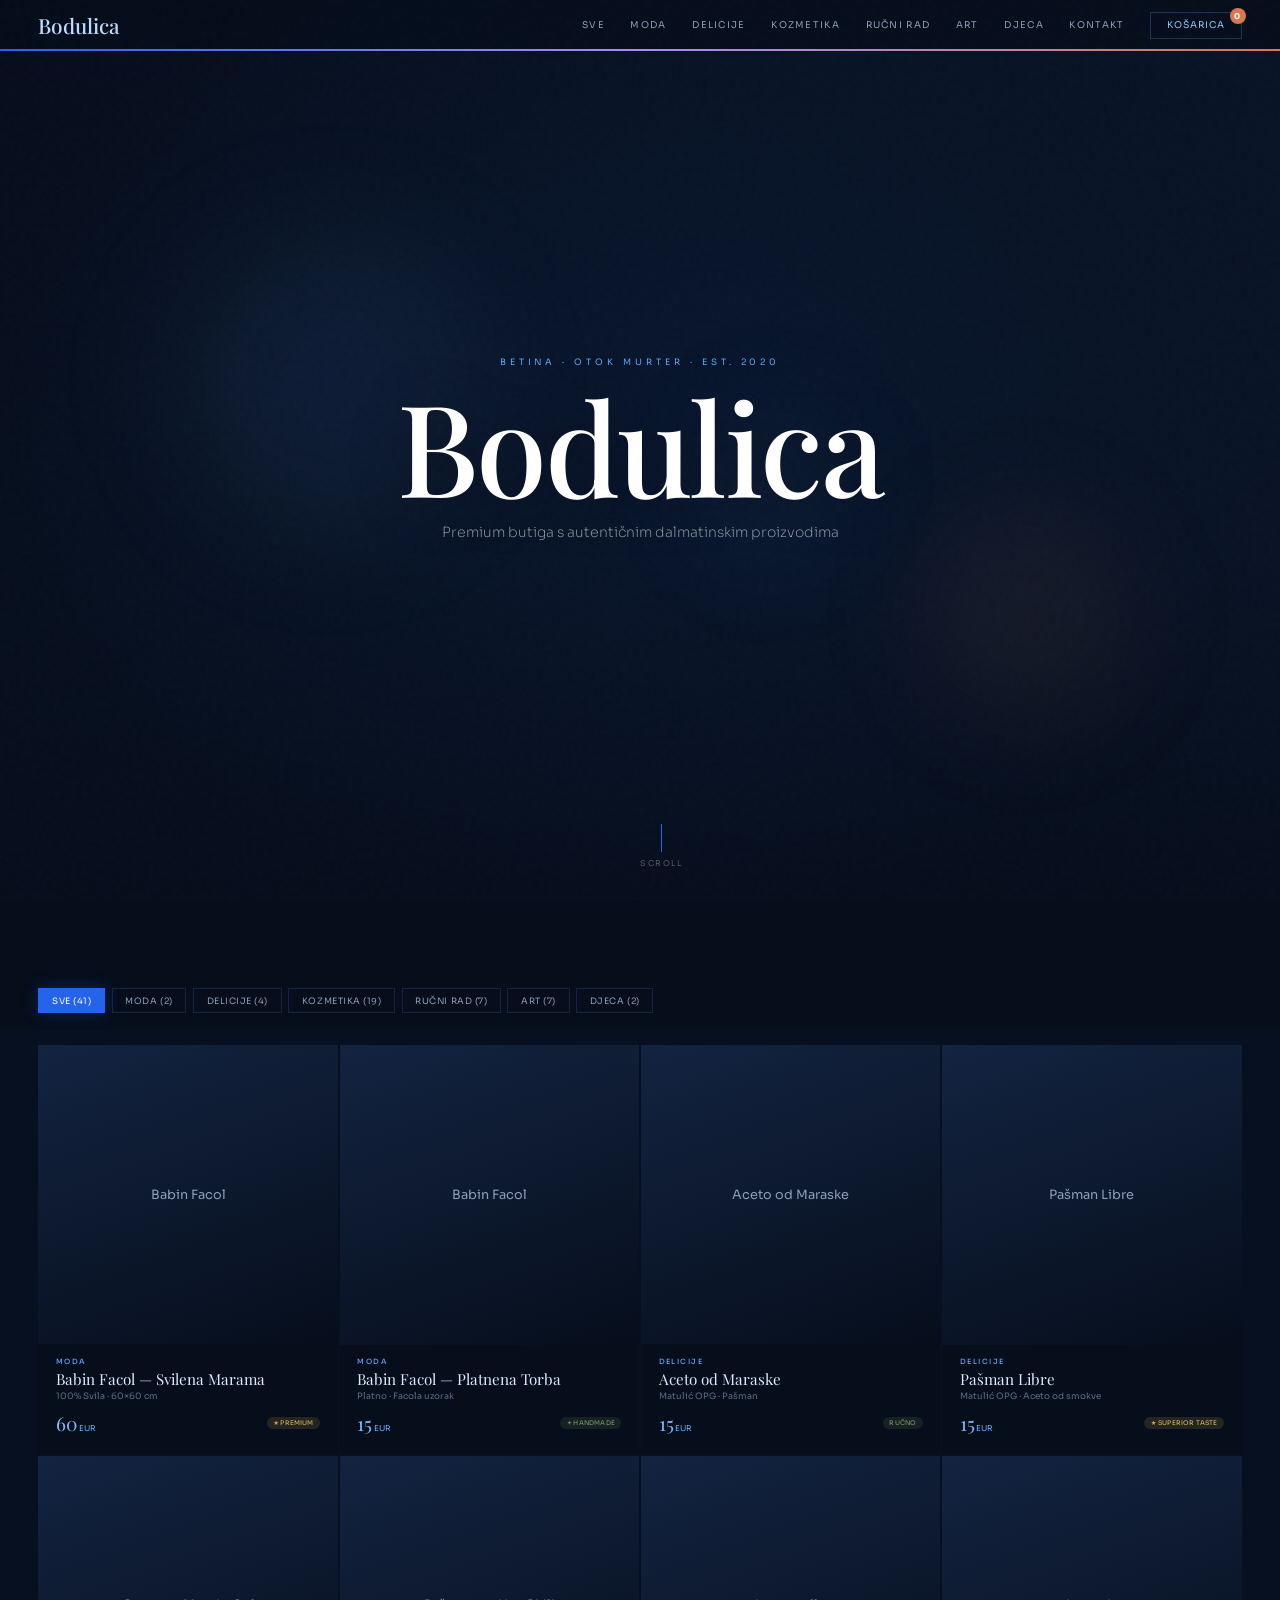
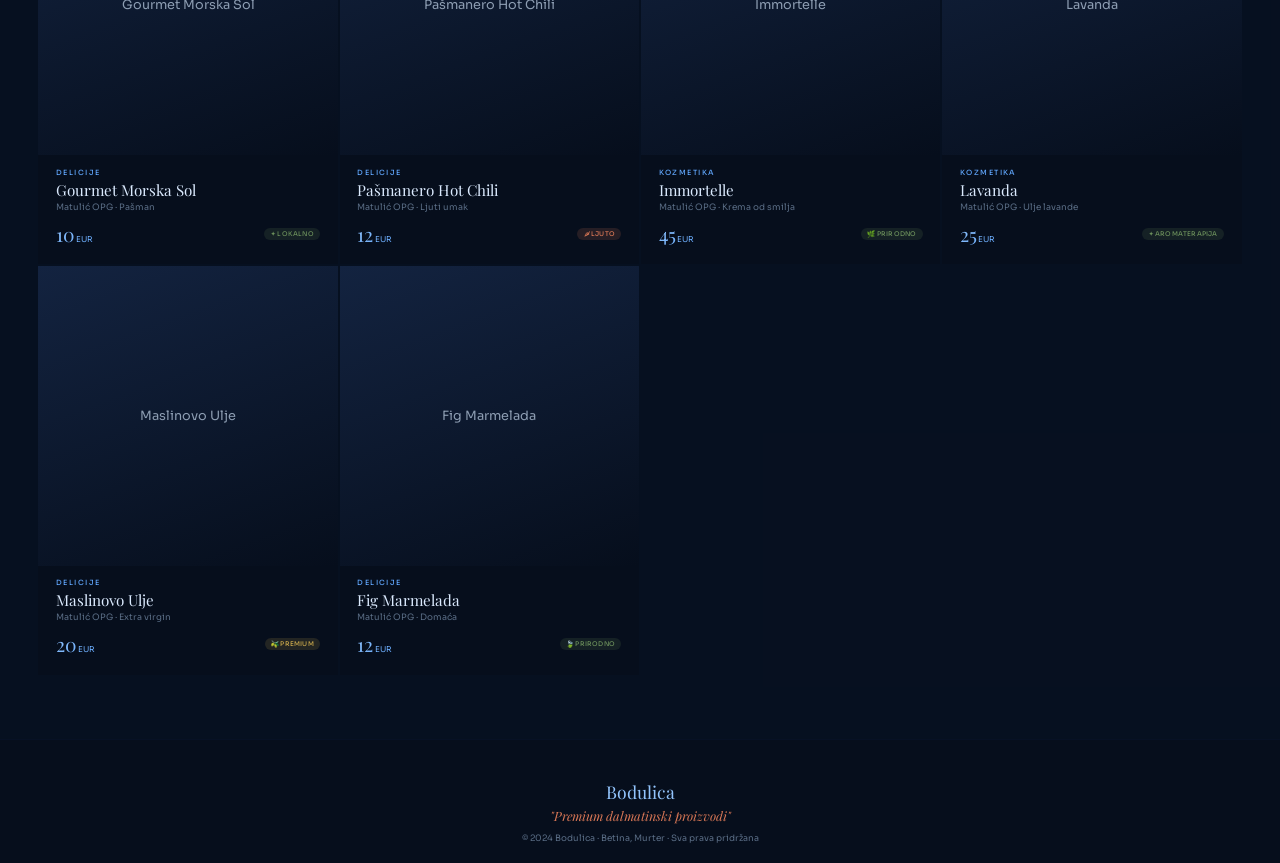
==== src/index.html @ 2cc9177e "feat: restructure project - extract CSS/JS into separate files" ====
<!DOCTYPE html>
<html lang="hr">
<head>
    <meta charset="UTF-8">
    <meta name="viewport" content="width=device-width,initial-scale=1.0">
    <title>Bodulica — Premium Butiga · Betina, Murter</title>
    <link rel="preconnect" href="https://fonts.googleapis.com">
    <link rel="preconnect" href="https://fonts.gstatic.com" crossorigin>
    <link href="https://fonts.googleapis.com/css2?family=Playfair+Display:ital,wght@0,400;0,500;0,600;0,700;1,400&family=Sora:wght@200;300;400;500;600&display=swap" rel="stylesheet">
    <link rel="stylesheet" href="styles.css">
</head>
<body>
    <header class="hd">
        <div class="hd-in">
            <div class="lg">Bodulica</div>
            <nav class="hn">
                <a href="#" data-f="all">Sve</a>
                <a href="#" data-f="moda">Moda</a>
                <a href="#" data-f="delicije">Delicije</a>
                <a href="#" data-f="kozmetika">Kozmetika</a>
                <a href="#" data-f="rucni-rad">Ručni rad</a>
                <a href="#" data-f="art">Art</a>
                <a href="#" data-f="djeca">Djeca</a>
                <a href="#kontakt">Kontakt</a>
                <button class="cb" id="cartToggle" name="cartToggle">Košarica <span class="cc" id="cC">0</span></button>
            </nav>
        </div>
    </header>

    <section class="hero">
        <div class="hero-ov"></div>
        <div class="orb2"></div>
        <div class="orb3"></div>
        <div class="hero-c">
            <div class="ov">Betina · Otok Murter · Est. 2020</div>
            <h1>Bodulica</h1>
            <p>Premium butiga s autentičnim dalmatinskim proizvodima</p>
        </div>
        <div class="hero-sc">
            <div class="ln"></div>
            <span>Scroll</span>
        </div>
    </section>

    <div class="fl" id="fl">
        <button class="fb ac" id="filter-all" name="filter-all" data-c="all">Sve (41)</button>
        <button class="fb" id="filter-moda" name="filter-moda" data-c="moda">Moda (2)</button>
        <button class="fb" id="filter-delicije" name="filter-delicije" data-c="delicije">Delicije (4)</button>
        <button class="fb" id="filter-kozmetika" name="filter-kozmetika" data-c="kozmetika">Kozmetika (19)</button>
        <button class="fb" id="filter-rucni-rad" name="filter-rucni-rad" data-c="rucni-rad">Ručni rad (7)</button>
        <button class="fb" id="filter-art" name="filter-art" data-c="art">Art (7)</button>
        <button class="fb" id="filter-djeca" name="filter-djeca" data-c="djeca">Djeca (2)</button>
    </div>

    <div class="pg" id="pg">
        <!-- Products will be loaded here -->
    </div>

    <div class="mb" id="modal">
        <div class="md">
            <button class="mx" id="modalClose" name="modalClose" onclick="closeModal()">✕</button>
            <div class="miw">
                <div class="mim">
                    <div style="font-size:3rem;color:var(--t2);opacity:0.3">📷</div>
                </div>
            </div>
            <div class="mnf">
                <div class="mc" id="modalCat">KATEGORIJA</div>
                <div class="mn" id="modalName">Naziv proizvoda</div>
                <div class="mbd" id="modalDesc">Opis</div>
                <div class="mds" id="modalDetails">Detalji</div>
                <div class="mp" id="modalPrice">0 EUR</div>
                <div style="display:flex;gap:.4rem;margin-top:.8rem">
                    <button class="bb" id="addToCartBtn" name="addToCartBtn" onclick="addToCart()">Dodaj u košaricu</button>
                </div>
            </div>
        </div>
    </div>

    <div class="co" id="cartOverlay" onclick="toggleCart()"></div>
    <div class="cd" id="cart">
        <div class="ch">
            <h3>Košarica</h3>
            <button class="mx" id="cartClose" name="cartClose" onclick="toggleCart()">✕</button>
        </div>
        <div class="ci" id="cartItems">
            <div class="ce">Košarica je prazna</div>
        </div>
        <div class="cf">
            <div class="ctt">
                <span class="ctl">Ukupno</span>
                <span class="ctv" id="cartTotal">0 EUR</span>
            </div>
            <button class="ck" id="checkoutBtn" name="checkoutBtn" onclick="checkout()">Naruči</button>
        </div>
    </div>

    <button class="btt" id="backToTop" name="backToTop" onclick="window.scrollTo({top:0,behavior:'smooth'})" title="Na vrh">↑</button>

    <footer class="ft">
        <div class="ftb">Bodulica</div>
        <div class="ftq">"Premium dalmatinski proizvodi"</div>
        <div class="ftc">© 2024 Bodulica · Betina, Murter · Sva prava pridržana</div>
    </footer>

    <script src="app.js"></script>
        <script src="shop-api.js"></script>
</body>
</html>
---- src/styles.css ----
:root{--b9:#060e1c;--b8:#0c1a30;--b7:#132340;--b6:#1a3358;--b5:#2563EB;--b4:#60a5fa;--b3:#93c5fd;--b2:#bfdbfe;--b1:#dbeafe;--go:#c9a84c;--te:#d97756;--ol:#6b8f5b;--t1:#eaeff5;--t2:#8d9db2;--tm:#5a6d85;--fd:'Playfair Display',Georgia,serif;--fb:'Sora',system-ui,sans-serif;--e:cubic-bezier(.16,1,.3,1)}
        *,*::before,*::after{margin:0;padding:0;box-sizing:border-box}
        html{font-size:16px;scroll-behavior:smooth;-webkit-font-smoothing:antialiased}
        body{font-family:var(--fb);background:var(--b9);color:var(--t1);overflow-x:hidden}
        a{color:inherit;text-decoration:none}
        body::before{content:'';position:fixed;inset:0;z-index:9999;pointer-events:none;opacity:.018;background-image:url("data:image/svg+xml,%3Csvg viewBox='0 0 200 200' xmlns='http://www.w3.org/2000/svg'%3E%3Cfilter id='n'%3E%3CfeTurbulence type='fractalNoise' baseFrequency='.8' numOctaves='4' stitchTiles='stitch'/%3E%3C/filter%3E%3Crect width='100%25' height='100%25' filter='url(%23n)'/%3E%3C/svg%3E")}

        /* Header */
        .hd{position:fixed;top:0;left:0;right:0;z-index:200;padding:.7rem 3vw;background:rgba(6,14,28,.88);backdrop-filter:blur(28px);-webkit-backdrop-filter:blur(28px);border-bottom:1px solid rgba(37,99,235,.05)}
        .hd::after{content:'';position:absolute;bottom:-1px;left:0;right:0;height:2px;background:linear-gradient(90deg,var(--b5),#a78bfa,var(--te),var(--go),var(--ol),var(--b4),var(--b5));background-size:300% 100%;animation:rainbowSlide 8s linear infinite}
        @keyframes rainbowSlide{0%{background-position:0% 50%}100%{background-position:300% 50%}}
        .hd-in{display:flex;align-items:center;justify-content:space-between;max-width:1440px;margin:0 auto}
        .lg{font-family:var(--fd);font-size:1.3rem;color:var(--b2);font-weight:500}
        .hn{display:flex;gap:1.6rem;align-items:center}
        .hn a{font-size:.58rem;font-weight:400;color:var(--t2);letter-spacing:.14em;text-transform:uppercase;transition:color .3s;position:relative}
        .hn a:hover{color:var(--b3)}
        .hn a::after{content:'';position:absolute;bottom:-2px;left:0;width:0;height:1px;background:var(--b4);transition:width .4s var(--e)}
        .hn a:hover::after{width:100%}
        .cb{position:relative;background:none;border:1px solid var(--b6);color:var(--b3);padding:.4rem 1rem;font-family:var(--fb);font-size:.58rem;letter-spacing:.1em;text-transform:uppercase;cursor:pointer;transition:all .3s}
        .cb:hover{background:var(--b5);border-color:var(--b5);color:#fff}
        .cc{position:absolute;top:-5px;right:-5px;min-width:16px;height:16px;background:var(--te);color:#fff;border-radius:50%;font-size:.5rem;display:flex;align-items:center;justify-content:center;font-weight:700;padding:0 3px}
        .cc:not(:empty){animation:bmp .4s var(--e),cartPulse 2s ease-in-out infinite 1s}
        @keyframes bmp{50%{transform:scale(1.5)}}
        @keyframes cartPulse{0%,100%{box-shadow:0 0 0 0 rgba(217,119,86,.4)}50%{box-shadow:0 0 0 6px rgba(217,119,86,0)}}

        /* Hero */
        .hero{position:relative;width:100%;height:100vh;overflow:hidden;background:linear-gradient(135deg,var(--b9),var(--b8))}
        .hero::before{content:'';position:absolute;top:20%;left:10%;width:400px;height:400px;border-radius:50%;background:radial-gradient(circle,rgba(37,99,235,.12),rgba(147,197,253,.06),transparent 70%);filter:blur(60px);animation:orbFloat 12s ease-in-out infinite;z-index:1;pointer-events:none}
        .hero .orb2{position:absolute;bottom:15%;right:8%;width:300px;height:300px;border-radius:50%;background:radial-gradient(circle,rgba(201,168,76,.08),rgba(217,119,86,.06),transparent 70%);filter:blur(50px);animation:orbFloat 16s ease-in-out infinite reverse;z-index:1;pointer-events:none}
        .hero .orb3{position:absolute;top:40%;right:30%;width:250px;height:250px;border-radius:50%;background:radial-gradient(circle,rgba(107,143,91,.08),rgba(37,99,235,.05),transparent 70%);filter:blur(40px);animation:orbFloat 10s ease-in-out infinite 3s;z-index:1;pointer-events:none}
        @keyframes orbFloat{0%,100%{transform:translate(0,0) scale(1)}25%{transform:translate(30px,-40px) scale(1.1)}50%{transform:translate(-20px,30px) scale(.95)}75%{transform:translate(15px,20px) scale(1.05)}}
        .hero-ov{position:absolute;inset:0;background:linear-gradient(180deg,rgba(6,14,28,.2) 0%,rgba(6,14,28,.5) 60%,var(--b9) 100%)}
        .hero::after{content:'';position:absolute;inset:0;background:radial-gradient(ellipse 50% 60% at 50% 45%,rgba(37,99,235,.06),transparent);pointer-events:none}
        .hero-c{position:absolute;inset:0;display:flex;flex-direction:column;align-items:center;justify-content:center;z-index:2;text-align:center;padding:2rem}
        .hero-c .ov{font-size:.55rem;letter-spacing:.45em;text-transform:uppercase;color:var(--b4);margin-bottom:1.2rem;opacity:0;animation:fu .8s var(--e) .3s forwards}
        .hero-c h1{font-family:var(--fd);font-size:clamp(3.5rem,10vw,8rem);font-weight:500;color:#fff;line-height:.92;margin-bottom:1rem;opacity:0;animation:fu 1s var(--e) .5s forwards;text-shadow:0 4px 60px rgba(0,0,0,.3);letter-spacing:-.02em;animation:fu 1s var(--e) .5s forwards,heroSpacing 8s ease-in-out infinite 2s}
        @keyframes heroSpacing{0%,100%{letter-spacing:-.02em}50%{letter-spacing:.04em}}
        .hero-c p{font-size:clamp(.82rem,1.1vw,1rem);font-weight:200;color:rgba(255,255,255,.6);max-width:400px;margin:0 auto;line-height:1.7;opacity:0;animation:fu .8s var(--e) .8s forwards}
        .hero-sc{position:absolute;bottom:2rem;left:50%;transform:translateX(-50%);z-index:2;display:flex;flex-direction:column;align-items:center;gap:.35rem;color:rgba(255,255,255,.3);font-size:.5rem;letter-spacing:.2em;text-transform:uppercase;opacity:0;animation:fu .6s var(--e) 1.2s forwards}
        .hero-sc .ln{width:1px;height:28px;background:var(--b5);animation:sl 2s ease-in-out infinite}
        @keyframes sl{0%{transform:scaleY(0);transform-origin:top}50%{transform:scaleY(1);transform-origin:top}51%{transform-origin:bottom}100%{transform:scaleY(0);transform-origin:bottom}}
        @keyframes fu{from{opacity:0;transform:translateY(20px)}to{opacity:1;transform:translateY(0)}}

        /* Filters */
        .fl{padding:5.5rem 3vw 1rem;max-width:1440px;margin:0 auto;display:flex;gap:.4rem;flex-wrap:wrap}
        .fb{padding:.35rem .8rem;border:1px solid var(--b7);background:transparent;color:var(--t2);font-family:var(--fb);font-size:.55rem;letter-spacing:.06em;cursor:pointer;transition:all .3s;text-transform:uppercase}
        .fb.ac,.fb:hover{background:var(--b5);border-color:var(--b5);color:#fff}
        .fb.ac{box-shadow:0 0 16px rgba(37,99,235,.25)}

        /* Grid */
        .pg{max-width:1440px;margin:0 auto;padding:1rem 3vw 4rem;display:grid;grid-template-columns:repeat(auto-fill,minmax(240px,1fr));gap:2px;background:rgba(37,99,235,.02);position:relative}
        .pc{background:var(--b9);cursor:pointer;transition:all .5s var(--e);position:relative;overflow:hidden;opacity:0;transform:translateY(18px)}
        .pc.vs{opacity:1;transform:translateY(0)}
        .pc:nth-child(4n+1){transition-delay:.05s}
        .pc:nth-child(4n+2){transition-delay:.1s}
        .pc:nth-child(4n+3){transition-delay:.15s}
        .pc:nth-child(4n+4){transition-delay:.2s}
        .pc:hover{background:rgba(12,26,48,.8);transform:translateY(-2px);box-shadow:0 12px 40px rgba(0,0,0,.3)}
        .pc::before{content:'';position:absolute;top:0;left:-100%;width:60%;height:100%;background:linear-gradient(90deg,transparent,rgba(255,255,255,.03),transparent);z-index:10;pointer-events:none;transition:none}
        .pc:hover::before{animation:shimmer .8s ease forwards}
        @keyframes shimmer{to{left:150%}}
        .pc::after{content:'';position:absolute;inset:-1px;z-index:-1;opacity:0;transition:opacity .5s;background:linear-gradient(135deg,var(--b5),rgba(167,139,250,.3),var(--te),var(--go));background-size:300% 300%;animation:glowShift 4s ease infinite;border-radius:inherit}
        .pc:hover::after{opacity:1}
        @keyframes glowShift{0%,100%{background-position:0% 50%}50%{background-position:100% 50%}}
        .pw{position:relative;overflow:hidden}
        .pi{width:100%;aspect-ratio:1;object-fit:contain;padding:1rem;background:linear-gradient(160deg,rgba(12,26,48,.5),var(--b9));transition:transform .7s var(--e)}
        .pc:hover .pi{transform:scale(1.05)}
        .ml{position:absolute;top:.6rem;right:.6rem;background:rgba(37,99,235,.85);color:#fff;font-size:.45rem;padding:.15rem .4rem;border-radius:100px;font-weight:500;backdrop-filter:blur(4px)}
        .pb{padding:.8rem 1.1rem 1.1rem}
        .pt{font-size:.45rem;font-weight:500;letter-spacing:.2em;color:var(--b4);margin-bottom:.25rem}
        .pn{font-family:var(--fd);font-size:.95rem;color:var(--b1);margin-bottom:.1rem;line-height:1.2}
        .pr{font-size:.55rem;color:var(--tm);margin-bottom:.5rem}
        .pf{display:flex;align-items:center;justify-content:space-between}
        .pp{font-family:var(--fd);font-size:1.2rem;color:var(--b3);background:linear-gradient(135deg,var(--b3),var(--b4));-webkit-background-clip:text;-webkit-text-fill-color:transparent;background-clip:text}
        .pp .eu{font-family:var(--fb);font-size:.5rem;color:var(--tm);margin-left:.08rem}
        .bd{position:relative;overflow:hidden;display:inline-flex;padding:.12rem .4rem;border-radius:100px;font-size:.4rem;font-weight:500;letter-spacing:.03em;text-transform:uppercase}
        .bd::before{content:'✦';position:absolute;right:-12px;top:50%;transform:translateY(-50%);font-size:.4rem;opacity:0;transition:all .4s var(--e)}
        .pc:hover .bd::before{right:4px;opacity:.6}
        .bg-award{background:rgba(201,168,76,.15);color:var(--go)}
        .bg-new{background:rgba(37,99,235,.15);color:var(--b4)}
        .bg-hot{background:rgba(217,119,86,.15);color:var(--te)}
        .bg-eco{background:rgba(107,143,91,.15);color:var(--ol)}
        .qb{position:absolute;bottom:4rem;right:.8rem;width:30px;height:30px;border-radius:50%;background:var(--b5);border:none;color:#fff;cursor:pointer;display:flex;align-items:center;justify-content:center;opacity:0;transform:translateY(6px);transition:all .3s var(--e);font-size:.95rem}
        .pc:hover .qb{opacity:1;transform:translateY(0)}
        .qb:hover{background:var(--b4);transform:scale(1.12)!important}

        /* Modal */
        .mb{position:fixed;inset:0;z-index:500;background:rgba(6,14,28,.9);backdrop-filter:blur(20px);opacity:0;visibility:hidden;transition:all .4s;display:flex;align-items:center;justify-content:center;padding:1rem}
        .mb.op{opacity:1;visibility:visible}
        .md{background:var(--b8);max-width:820px;width:100%;max-height:92vh;overflow-y:auto;display:grid;grid-template-columns:1fr 1fr;position:relative;transform:translateY(16px);transition:transform .5s var(--e);border:1px solid rgba(37,99,235,.06)}
        .mb.op .md{transform:translateY(0)}
        .mx{position:absolute;top:.7rem;right:.7rem;width:28px;height:28px;background:rgba(255,255,255,.04);border:none;color:var(--t2);cursor:pointer;font-size:.95rem;z-index:2;display:flex;align-items:center;justify-content:center;transition:all .3s}
        .mx:hover{color:#fff;background:rgba(255,255,255,.08)}
        .miw{background:var(--b9);display:flex;flex-direction:column}
        .mim{flex:1;display:flex;align-items:center;justify-content:center;padding:1.5rem;min-height:340px}
        .mim img{max-width:90%;max-height:340px;object-fit:contain;filter:drop-shadow(0 12px 30px rgba(0,0,0,.35));animation:subtleFloat 6s ease-in-out infinite}
        @keyframes subtleFloat{0%,100%{transform:translateY(0)}50%{transform:translateY(-6px)}}
        .mnf{padding:1.8rem;display:flex;flex-direction:column;gap:.4rem}
        .mc{font-size:.5rem;font-weight:500;letter-spacing:.2em;text-transform:uppercase;color:var(--b5)}
        .mn{font-family:var(--fd);font-size:1.5rem;color:var(--b1);line-height:1.12}
        .mbd{font-size:.6rem;color:var(--tm)}
        .mds{font-size:.78rem;font-weight:200;line-height:1.7;color:var(--t2)}
        .mp{font-family:var(--fd);font-size:1.9rem;color:var(--b3);background:linear-gradient(135deg,var(--b3),#a78bfa,var(--b3));background-size:200% 100%;-webkit-background-clip:text;-webkit-text-fill-color:transparent;background-clip:text;animation:priceShimmer 3s ease infinite}
        @keyframes priceShimmer{0%,100%{background-position:0% 50%}50%{background-position:100% 50%}}
        .mp .eu{font-family:var(--fb);font-size:.75rem;color:var(--tm)}
        .bb{padding:.65rem 1.2rem;background:linear-gradient(135deg,var(--b5),#7c3aed,var(--b5));background-size:200% 100%;animation:btnGrad 3s ease infinite;color:#fff;border:none;font-family:var(--fb);font-size:.6rem;font-weight:500;letter-spacing:.1em;text-transform:uppercase;cursor:pointer;transition:all .3s;flex:1}
        @keyframes btnGrad{0%,100%{background-position:0% 50%}50%{background-position:100% 50%}}
        .bb:hover{background:var(--b4)}

        /* Cart */
        .cd{position:fixed;top:0;right:-400px;width:360px;max-width:92vw;height:100vh;background:var(--b8);z-index:600;transition:right .5s var(--e);border-left:1px solid rgba(37,99,235,.06);display:flex;flex-direction:column}
        .cd.op{right:0}
        .co{position:fixed;inset:0;z-index:550;background:rgba(6,14,28,.7);opacity:0;visibility:hidden;transition:all .3s}
        .co.op{opacity:1;visibility:visible}
        .ch{padding:.8rem 1.2rem;border-bottom:1px solid rgba(37,99,235,.05);display:flex;align-items:center;justify-content:space-between}
        .ch h3{font-family:var(--fd);font-size:1rem;color:var(--b1)}
        .ci{flex:1;overflow-y:auto;padding:.4rem 1.2rem}
        .cii{display:flex;gap:.6rem;padding:.6rem 0;border-bottom:1px solid rgba(37,99,235,.03);align-items:center}
        .cii img{width:42px;height:42px;object-fit:contain;background:var(--b9);padding:2px;border-radius:3px}
        .cin{font-family:var(--fd);font-size:.75rem;color:var(--b1)}
        .cip{font-size:.65rem;color:var(--b3)}
        .cir{background:none;border:none;color:var(--tm);cursor:pointer;font-size:.55rem}
        .cir:hover{color:var(--te)}
        .cf{padding:.8rem 1.2rem;border-top:1px solid rgba(37,99,235,.05)}
        .ctt{display:flex;justify-content:space-between;align-items:baseline;margin-bottom:.6rem}
        .ctl{font-size:.6rem;color:var(--t2);letter-spacing:.1em;text-transform:uppercase}
        .ctv{font-family:var(--fd);font-size:1.4rem;color:var(--b3)}
        .ck{width:100%;padding:.7rem;background:var(--b5);color:#fff;border:none;font-family:var(--fb);font-size:.65rem;font-weight:500;letter-spacing:.1em;text-transform:uppercase;cursor:pointer}
        .ck:hover{background:var(--b4)}
        .ce{text-align:center;padding:2rem .5rem;color:var(--tm);font-size:.7rem}

        /* Footer */
        .ft{padding:2.5rem 3vw 1.2rem;border-top:1px solid rgba(37,99,235,.04);text-align:center}
        .ftb{font-family:var(--fd);font-size:1.1rem;color:var(--b3);display:block;margin-bottom:.25rem}
        .ftq{font-family:var(--fd);font-style:italic;font-size:.8rem;color:var(--te);margin-bottom:.5rem}
        .ftc{font-size:.55rem;color:var(--tm)}

        /* Back to top */
        .btt{position:fixed;bottom:2rem;right:2rem;width:48px;height:48px;background:var(--b5);border:none;color:#fff;border-radius:50%;cursor:pointer;z-index:300;opacity:0;transform:translateY(10px);transition:all .3s var(--e);font-size:1.2rem}
        .btt.vs{opacity:1;transform:translateY(0)}
        .btt:hover{background:var(--b4);transform:scale(1.1)}

        /* Responsive */
        @media(max-width:768px){
            .hn a:not(.cb){display:none}
            .pg{grid-template-columns:1fr 1fr}
            .md{grid-template-columns:1fr}
            .miw{min-height:220px}
            .fl{padding-top:4.5rem}
            .cd{width:100%;right:-100%}
            .hero-c h1{font-size:clamp(3rem,15vw,5.5rem)}
        }
        @media(max-width:480px){
            .pg{grid-template-columns:1fr}
            .mim img{max-height:240px}
        }
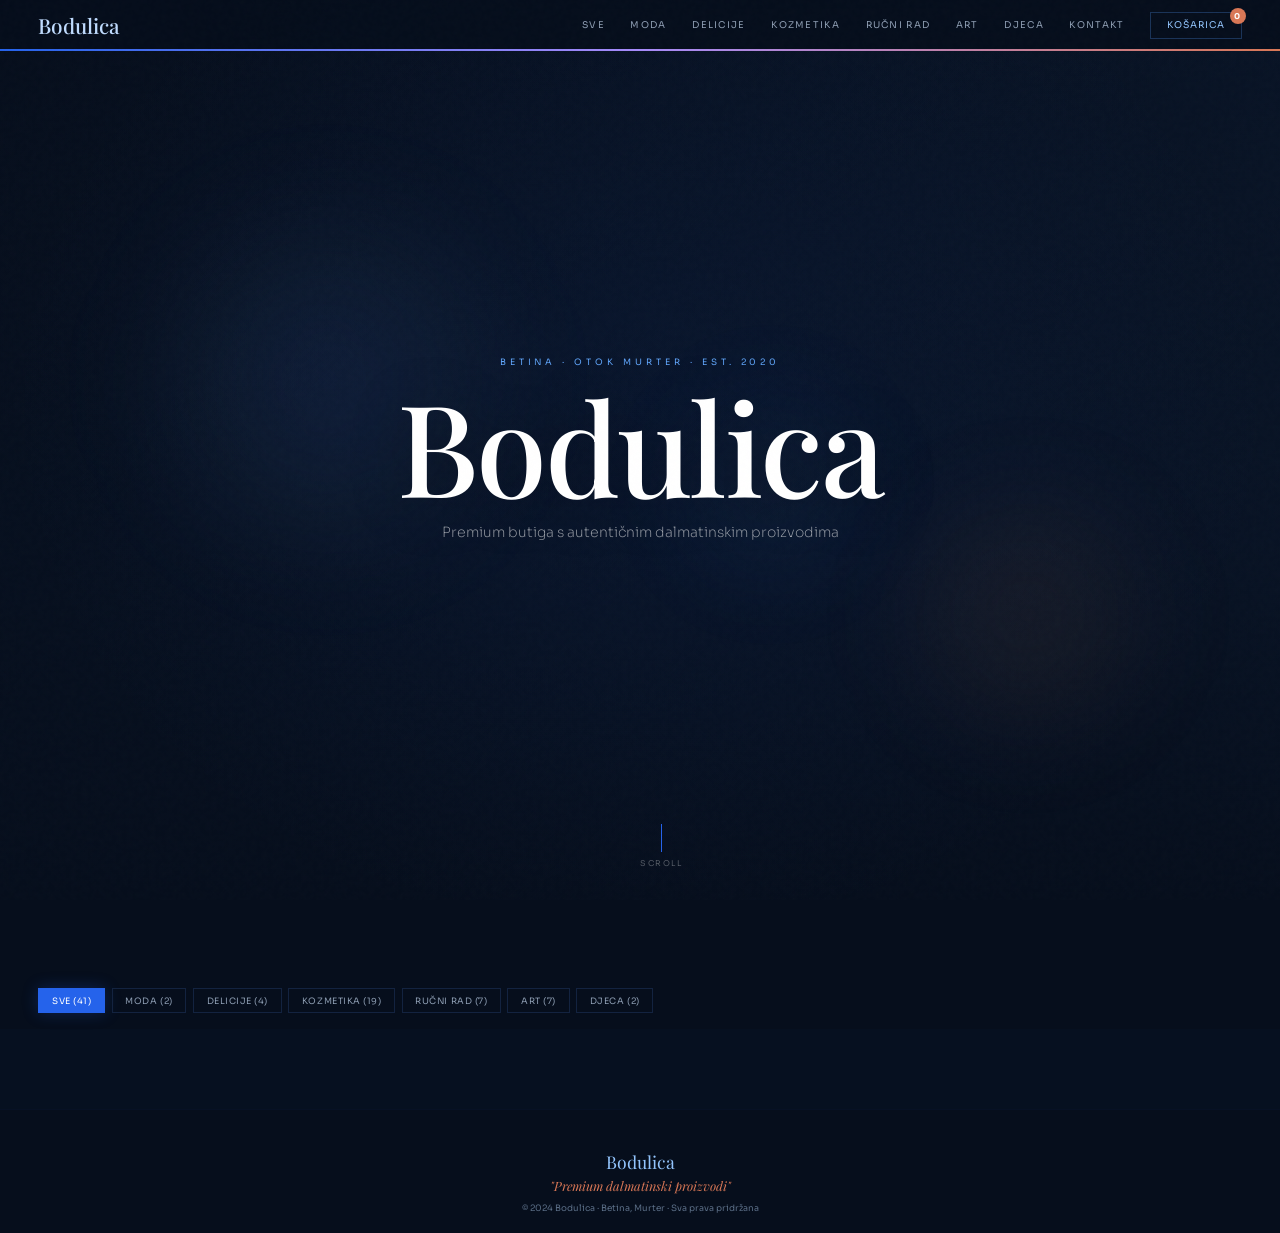
==== commit 988cce03: "add checkout modal with shipping form and update checkout flow" ====
--- a/src/index.html
+++ b/src/index.html
@@ -103,6 +103,30 @@
         <div class="ftc">© 2024 Bodulica · Betina, Murter · Sva prava pridržana</div>
     </footer>
 
+    <div id="checkout-modal" style="display:none;position:fixed;inset:0;z-index:1000;
+background:rgba(0,0,0,0.7);align-items:center;justify-content:center;">
+  <div style="background:var(--color-surface);border-radius:var(--radius-lg);
+  padding:2rem;max-width:480px;width:90%;max-height:90vh;overflow-y:auto;">
+    <h3 style="margin-bottom:1.5rem">Podaci za dostavu</h3>
+    <form id="checkout-form">
+      <label>Ime i prezime<input type="text" id="co-name" required placeholder="Ivo Horvat"></label>
+      <label>Email<input type="email" id="co-email" required placeholder="ivo@email.com"></label>
+      <label>Telefon<input type="tel" id="co-phone" placeholder="+385 91 234 5678"></label>
+      <label>Adresa<input type="text" id="co-address" required placeholder="Ulica i broj"></label>
+      <label>Grad<input type="text" id="co-city" required placeholder="Zagreb"></label>
+      <label>Poštanski broj<input type="text" id="co-zip" required placeholder="10000"></label>
+      <label>Napomena<textarea id="co-note" rows="3" placeholder="Napomena za dostavu (opcionalno)"></textarea></label>
+      <div style="display:flex;gap:1rem;margin-top:1.5rem">
+        <button type="button" id="checkout-cancel" style="flex:1">Odustani</button>
+        <button type="submit" style="flex:2;background:var(--color-primary);
+        color:white;border-radius:var(--radius-md);padding:0.75rem">
+          Nastavi na plaćanje →
+        </button>
+      </div>
+    </form>
+  </div>
+</div>
+
     <script src="app.js"></script>
         <script src="shop-api.js"></script>
 </body>
